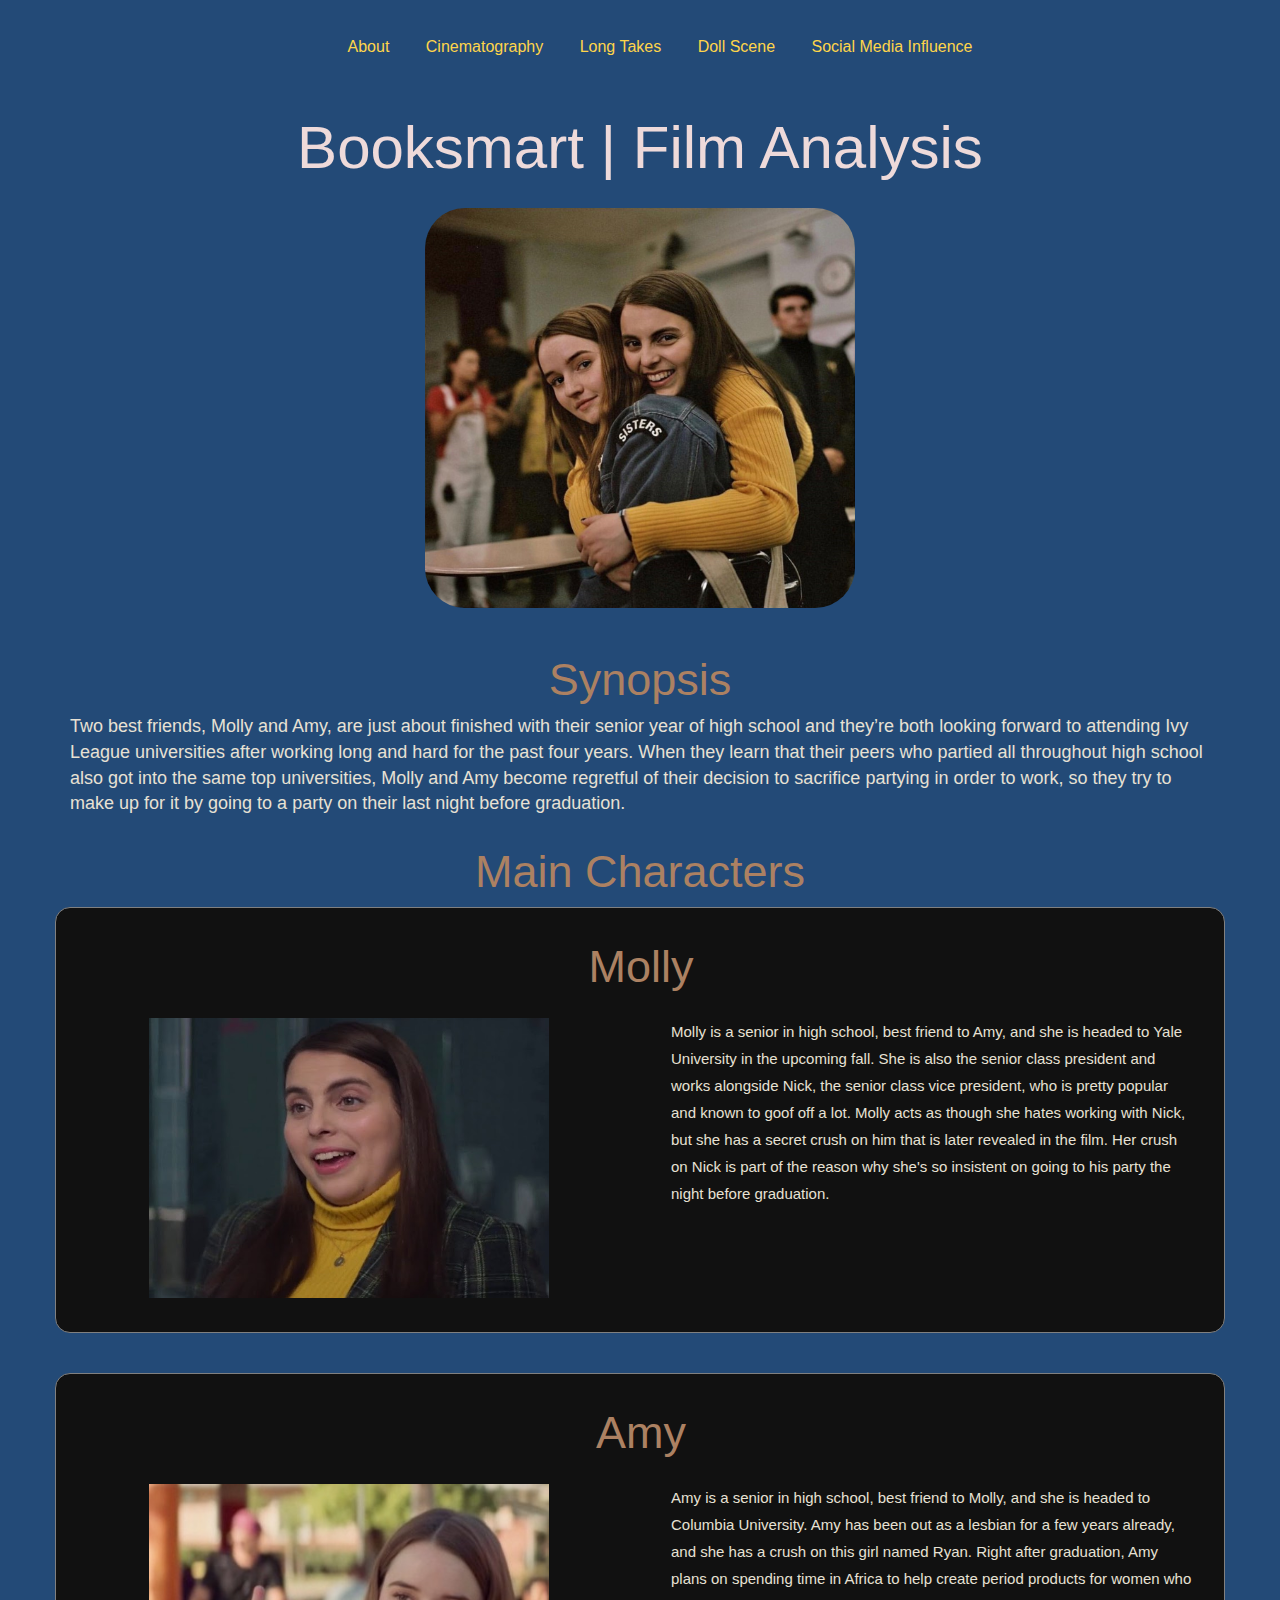
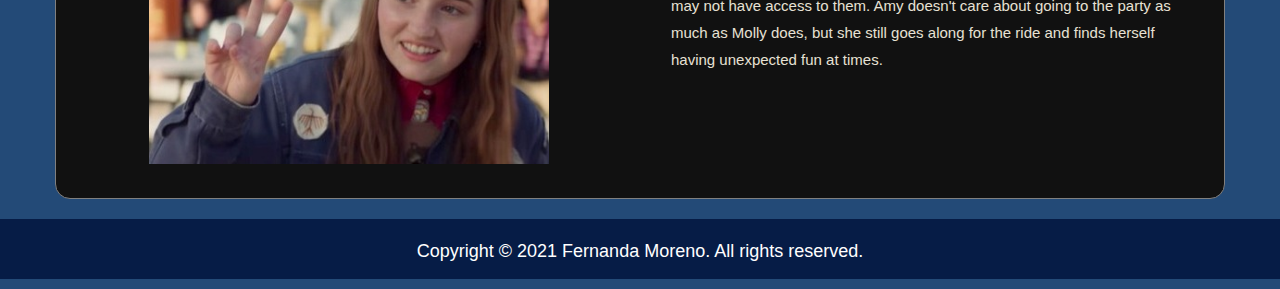
==== index.html @ cfdec012 "first commit" ====
<!DOCTYPE html>
<html lang="en">

<head>
    <title>Booksmart</title>
    <link rel="stylesheet" href="https://cdnjs.cloudflare.com/ajax/libs/twitter-bootstrap/3.3.7/css/bootstrap.min.css">
    <link rel="stylesheet" type="text/css" href="style.css">
    <link rel="shortcut icon" type="image/x-icon" href="images/favicon.png">
    <meta charset="UTF-8">
    <meta name="keywords" content="Booksmart, Film Analysis">
    <meta name="viewport" content="width=device-width, initial-scale=1">
    <meta name="description" content="An Analysis of Booksmart">
    <meta property="og:title" content="Booksmart">
    <meta property="og:description" content="An Analysis of Booksmart">
    <meta property="og:image" content="images/favicon.png">
    <meta name="twitter:title" content="Booksmart">
    <meta name="twitter:description" content="An Analysis of Booksmart">
    <meta name="twitter:image" content="images/favicon.png">
    <meta name="twitter:card" content="summary_large_image">

    <script src="https://cdnjs.cloudflare.com/ajax/libs/jquery/2.1.3/jquery.min.js"></script>
    <script src="https://cdnjs.cloudflare.com/ajax/libs/twitter-bootstrap/3.3.7/js/bootstrap.min.js"></script>
</head>

<body>
    <!-- Navigation -->
    <nav class="navbar navbar-inverse navbar-static-top" role="navigation">
        <div class="container">
            <div class="navbar-header">
                <button type="button" class="navbar-toggle collapsed" data-toggle="collapse"
                    data-target="#bs-example-navbar-collapse-1">
                    <span class="sr-only">Toggle navigation</span>
                    <span class="icon-bar"></span>
                    <span class="icon-bar"></span>
                    <span class="icon-bar"></span>
                </button>
            </div>

            <div class="collapse navbar-collapse" id="bs-example-navbar-collapse-1">

                <div class="nav" id="navbar">
                    <ul>
                        <li>
                            <a href="index.html" class="nav-link">About</a>
                        </li>
                        <li>
                            <a href="cine.html" class="nav-link">Cinematography</a>
                        </li>
                        <li>
                            <a href="long-takes.html" class="nav-link">Long Takes</a>
                        </li>
                        <li>
                            <a href="doll.html" class="nav-link">Doll Scene</a>
                        </li>
                        <li>
                            <a href="social-media.html" class="nav-link">Social Media Influence</a>
                        </li>
                    </ul>
                </div>
            </div>
        </div>
    </nav>

    <h1>Booksmart | Film Analysis</h1>
    <img src="images/booksmart.jpg" alt="Her movie poster" class="main-pic" hspace="30" width="500" height="500">
    <div class="container">
        <h2>Synopsis</h2>
        <p>Two best friends, Molly and Amy, are just about finished with their senior year of high school and they’re
            both
            looking forward to attending Ivy League universities after working long and hard for the past four years.
            When
            they learn that their peers who partied all throughout high school also got into the same top universities,
            Molly and Amy become regretful of their decision to sacrifice partying in order to work, so they try to make
            up
            for it by going to a party on their last night before graduation. </p>
    </div>
    <h2>Main Characters</h2>
    <div class="container"
        style="background-color: #111111; border: 1px solid grey; border-radius: 15px; padding: 1em 0;">
        <div class="container">
            <h2>Molly</h2>
            <div class="row">
                <div class="col-md-6" id="project-description">
                    <img class="myImg" alt="The Mernu home page mockup" src="images/molly-2.jpg" width="400" height="280"
                        hspace="30"><br></br>
                </div>
                <div class="col-md-6" id="project-description">
                    <p>
                        Molly is a senior in high school, best friend to Amy, and she is headed to Yale University in
                        the upcoming fall. She is also the senior class president and works alongside Nick, the senior
                        class vice president, who is pretty popular and known to goof off a lot. Molly acts as though
                        she hates working with Nick, but she has a secret crush on him that is later revealed in the
                        film. Her crush on Nick is part of the reason why she's so insistent on going to his party the
                        night before graduation.
                    </p>
                </div>
            </div>
        </div>
    </div>
    <br></br>
    <div class="container"
        style="background-color: #111111; border: 1px solid grey; border-radius: 15px; padding: 1em 0;">
        <div class="container">
            <h2>Amy</h2>
            <div class="row">
                <div class="col-md-6" id="project-description">
                    <img class="myImg" alt="The Mernu home page mockup" src="images/amy.jpg" width="400" height="280"
                        hspace="30"><br></br>
                </div>
                <div class="col-md-6" id="project-description">
                    <p>
                        Amy is a senior in high school, best friend to Molly, and she is headed to Columbia University.
                        Amy has been out as a lesbian for a few years already, and she has a crush
                        on this girl named Ryan. Right after graduation, Amy plans on spending time in Africa to help
                        create period products for women who may not have access to them. Amy doesn't care about going
                        to the party as much as Molly does, but she still goes along for the ride and finds herself
                        having unexpected fun at times.
                    </p>
                </div>
            </div>
        </div>
    </div>
    </br>
    <p class="container-fluid footer">Copyright © 2021 Fernanda Moreno. All rights reserved.</p>

</body>

</html>
---- style.css ----
body {
    background-color: rgb(35, 74, 119);
    text-align: center;
    color: rgb(231, 225, 212);
}

.nav-link {
    color: rgb(255, 213, 74);
    text-decoration: none;
}

.nav-link:hover {
    color: white;
    text-decoration: none;
}

.navbar, .navbar-inverse {
	border-radius: 0;
	border: none;
	margin-bottom: 0;
    min-height: 80px;
    background-color: transparent;
}

@media only screen and (max-width: 767px){
  .navbar, .navbar-inverse {
    background-color: transparent;
  }
}

.nav li {
	display: inline;
}

.navbar-inverse .navbar-nav > li > a {
	color: #ffffff;
	/* font-family: Lato; */
	font-size: 1.7vh;
	font-weight: 300;
}

.navbar-inverse .navbar-nav li a:hover {
	background-color: #444444;
	transition: 0.7s all linear;
    height: 100%;
    text-decoration: none;
}

#navbar > ul {
    display: block;
    margin: 4vh auto;
    /* padding-bottom: 3vh; */
    list-style: none;
    /* width: 100%; */
    text-align: center;
    /* position: absolute; */
    font-size: 16px;
    text-decoration: none;
    float: center;
}

@media only screen and (min-width: 1600px){
  #navbar > ul {
      float: center;
      width: 100%;
  }
}

@media only screen and (max-width: 1024px){
  #navbar > ul {
      padding-bottom: 3vh;
  }
}

@media only screen and (max-width: 767px){
  #navbar > ul {
    display: flex;
    flex-direction: column;
    margin-bottom: 2vh;
    line-height: 5vh;
    font-size: 2.2vh;
    padding: 0;
  }
}

#navbar > ul > li {
    margin: 0 1em;
}

h1 {
    text-align: center;
    font-size: 60px;
    color: rgb(238, 218, 218);
}

h2 {
  text-align: center;
  font-size: 45px;
  /* color: rgb(211, 198, 188); */
  color: rgb(172, 129, 98);

}

p {
  /* margin: 1em 4em; */
  text-align: left;
  font-size: 18px;
}

.main-pic {
    display: flex;
    justify-content: center;
    align-content: center;
    width: 430px;
    height: 400px;
    border-radius: 40px;
    margin: 3vh auto;
}

.supporting-pic {
  display: flex;
  justify-content: center;
  align-content: center;
  width: 400px;
  height: 300px;
  margin: 3vh auto;
}

@media only screen and (max-width: 60em) {
    .main-pic {
      width: 300px !important;
      height: 300px !important;
      margin: auto;
      padding: 1em;
    }

    .supporting-pic {
      width: 300px !important;
      height: 250px !important;
      margin: auto;
      padding: 1em;
    }

    .footer {
        font-size: 13px;
    }

}

#project-description > p {
  margin-right: 1em;
  margin-left: 1em;
  text-align: left;
  font-size: 15px;
  line-height: 180%;
  max-width: 100%;
}

#project-description {
  margin-top: 1.2em;
}

@media only screen and (max-width: 60em) {
  .container {
    margin-left: 10px;
    margin-right: 10px;
  }
  #project-description p {
    font-size: 15px;
    margin: auto;
    margin-left: 10px;
    margin-right: 10px;
    margin-bottom: 20px;
    float: right;
    margin-top: 30px;
    text-align: left;
    max-width: 100%;
  }

  #project-description img {
    max-width: 100%;
  }

  #project-description > img {
    max-width: 100%;
    margin: 0;
  }

  .video {
    width: 20em;
  }
}

.footer {
    position: relative;
    left: 0;
    bottom: 0;
    width: 100%;
    height: 60px;
    background-color: rgb(6, 28, 70);
    color: white;
    text-align: center;
    padding: 20px;
 }
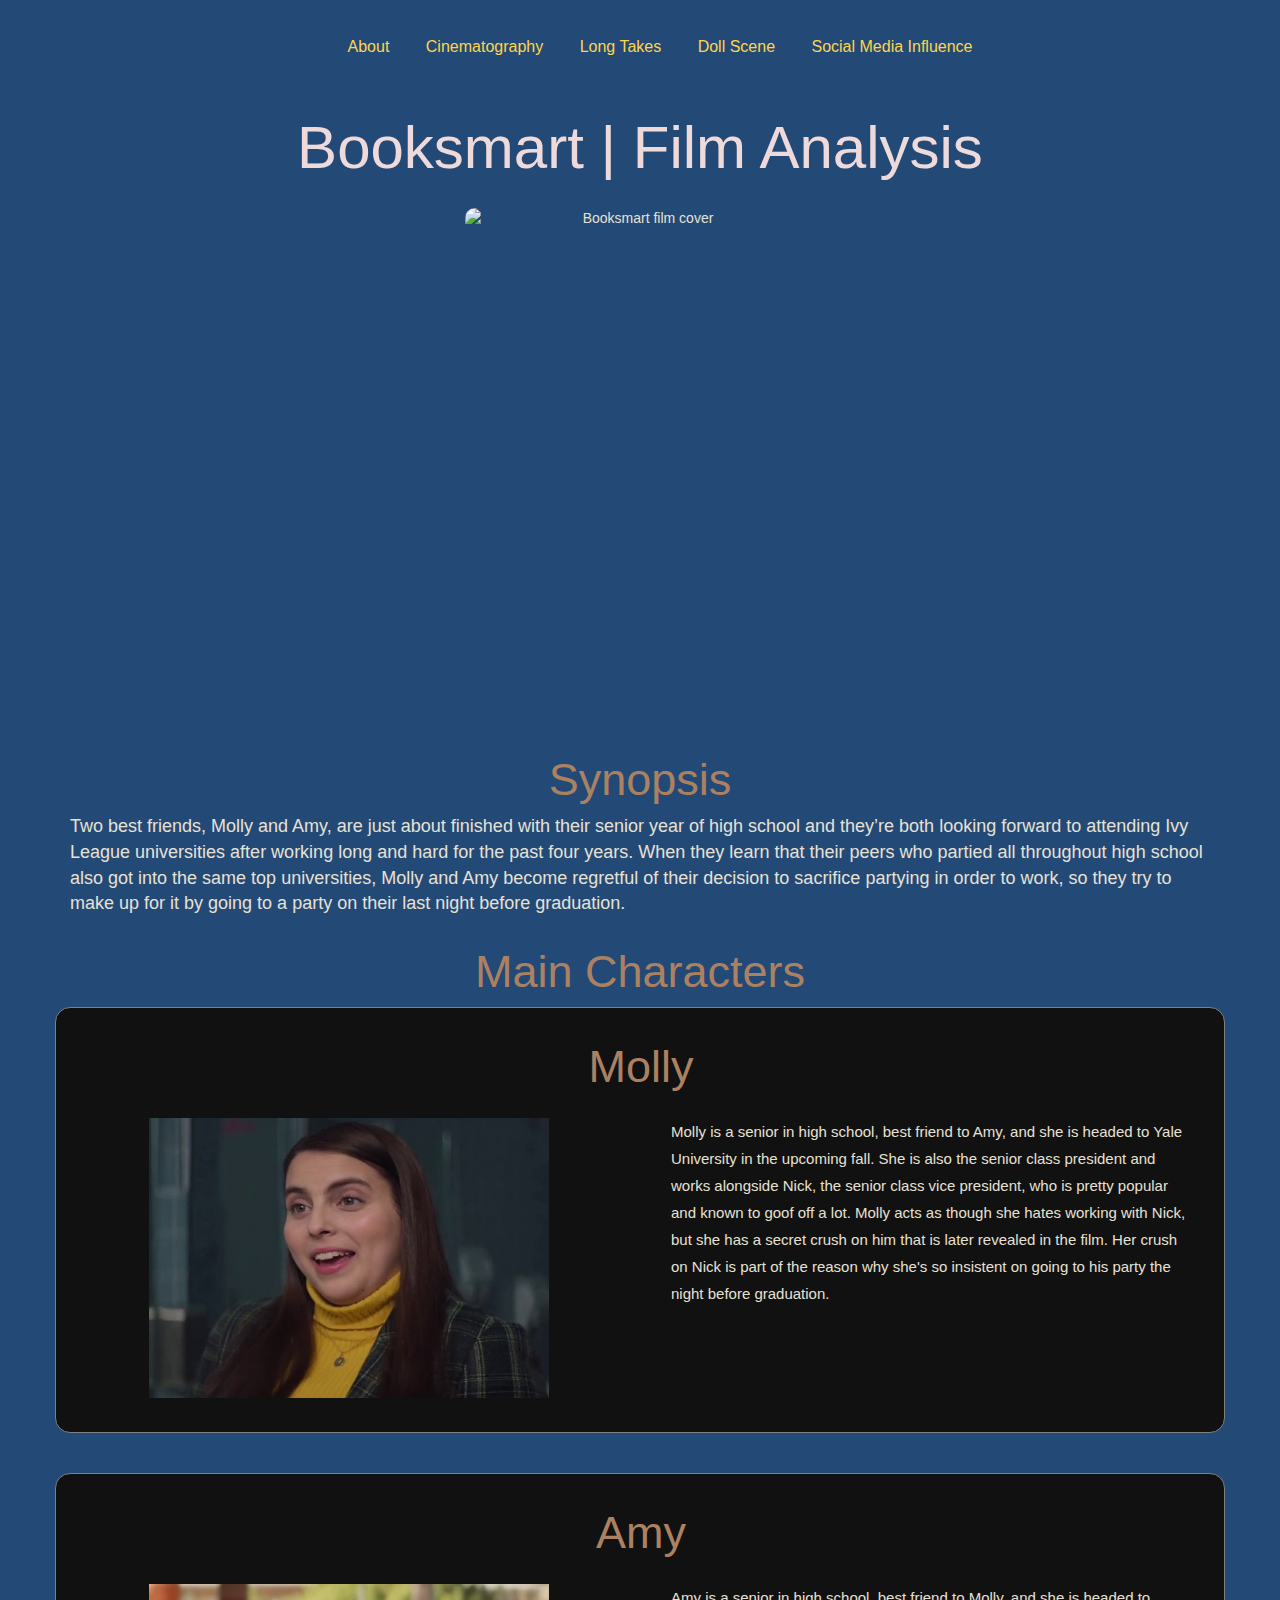
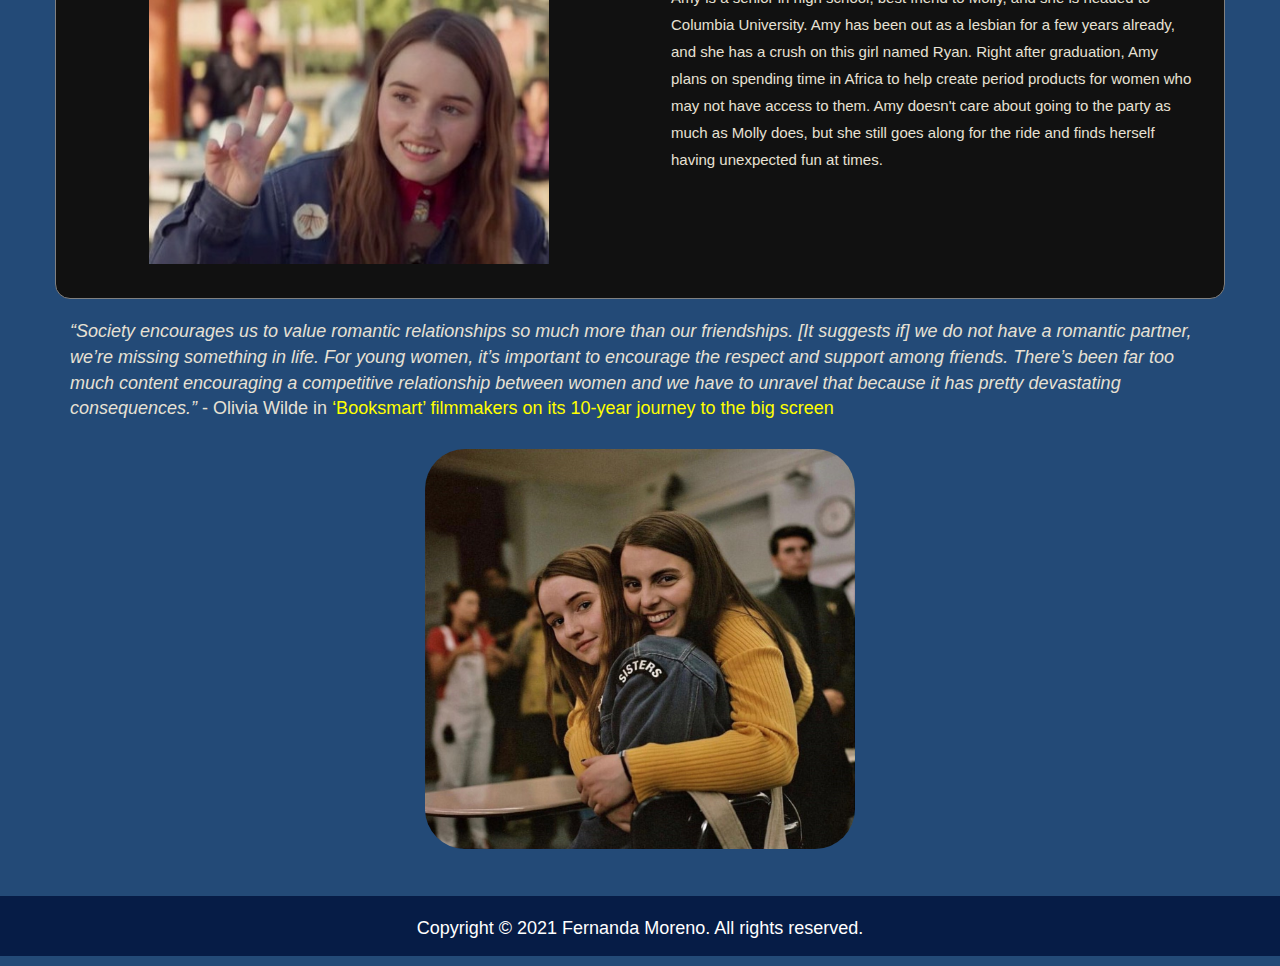
==== commit d712af25: "add content to cinematography page" ====
--- a/index.html
+++ b/index.html
@@ -62,7 +62,8 @@
     </nav>
 
     <h1>Booksmart | Film Analysis</h1>
-    <img src="images/booksmart.jpg" alt="Her movie poster" class="main-pic" hspace="30" width="500" height="500">
+    <img src="images/filmcover.jpg" alt="Booksmart film cover" class="main-pic" hspace="30" width="300" height="500">
+
     <div class="container">
         <h2>Synopsis</h2>
         <p>Two best friends, Molly and Amy, are just about finished with their senior year of high school and they’re
@@ -81,7 +82,7 @@
             <h2>Molly</h2>
             <div class="row">
                 <div class="col-md-6" id="project-description">
-                    <img class="myImg" alt="The Mernu home page mockup" src="images/molly-2.jpg" width="400" height="280"
+                    <img class="profile" alt="Molly profile pic" src="images/molly-2.jpg" width="400" height="280"
                         hspace="30"><br></br>
                 </div>
                 <div class="col-md-6" id="project-description">
@@ -104,7 +105,7 @@
             <h2>Amy</h2>
             <div class="row">
                 <div class="col-md-6" id="project-description">
-                    <img class="myImg" alt="The Mernu home page mockup" src="images/amy.jpg" width="400" height="280"
+                    <img class="profile" alt="Amy profile pic" src="images/amy.jpg" width="400" height="280"
                         hspace="30"><br></br>
                 </div>
                 <div class="col-md-6" id="project-description">
@@ -120,6 +121,20 @@
             </div>
         </div>
     </div>
+</br>
+    <div class="container">
+        <p><i>“Society encourages us to value romantic relationships so much more than our friendships. [It suggests if]
+                we
+                do not have a romantic partner, we’re missing something in life. For young women, it’s important to
+                encourage the respect and support among friends. There’s been far too much content encouraging a
+                competitive
+                relationship between women and we have to unravel that because it has pretty devastating
+                consequences.”</i> - Olivia Wilde in 
+                <a href="https://www.screendaily.com/features/booksmart-filmmakers-on-its-10-year-journey-to-the-big-screen/5145965.article" target="_blank" style="color:yellow; text-decoration: none;">‘Booksmart’ filmmakers on its 10-year journey to the big screen</a>
+        </p>
+        <img src="images/booksmart.jpg" alt="Molly and Amy" class="cine-pic" hspace="30" width="300" height="300">
+
+    </div>
     </br>
     <p class="container-fluid footer">Copyright © 2021 Fernanda Moreno. All rights reserved.</p>
 
--- a/style.css
+++ b/style.css
@@ -107,7 +107,17 @@
   font-size: 18px;
 }
 
-.main-pic {
+.main-pic{
+  display: flex;
+  justify-content: center;
+  align-content: center;
+  width: 350px;
+  height: 500px;
+  margin: 3vh auto;
+  border-radius: 10px;
+}
+
+.cine-pic {
     display: flex;
     justify-content: center;
     align-content: center;
@@ -126,17 +136,49 @@
   margin: 3vh auto;
 }
 
+.palette {
+  margin-bottom: 1em;
+}
+
 @media only screen and (max-width: 60em) {
-    .main-pic {
+    h1 {
+      font-size: 40px;
+    }
+    h2 {
+      font-size: 34px;
+    }
+    .profile {
+      height: 200px;
+    }
+    .cine-pic {
       width: 300px !important;
       height: 300px !important;
       margin: auto;
       padding: 1em;
     }
 
+    .main-pic{
+      width: 250px;
+      height: 400px;
+    }
+
     .supporting-pic {
       width: 300px !important;
       height: 250px !important;
+      margin: auto;
+      padding: 1em;
+    }
+
+    .palette {
+      width: 300px !important;
+      height: 200px !important;
+      margin: auto;
+      padding: 1em;
+    }
+
+    .cine-supporting-pic {
+      width: 300px !important;
+      height: 200px !important;
       margin: auto;
       padding: 1em;
     }
@@ -187,7 +229,30 @@
   }
 
   .video {
+    width: 22em;
+  }
+  .car {
     width: 20em;
+    height: 10em;
+    margin: auto;
+  }
+
+  .dolls {
+    width: 20em;
+    height: 12em;
+    margin: auto;
+  }
+  .dolls-tall {
+    width: 20em;
+    height: 30em;
+    margin: auto;
+  }
+
+  .social {
+    margin: auto;
+    margin-bottom: 1em;
+    width: 300px;
+    height: 150px;
   }
 }
 
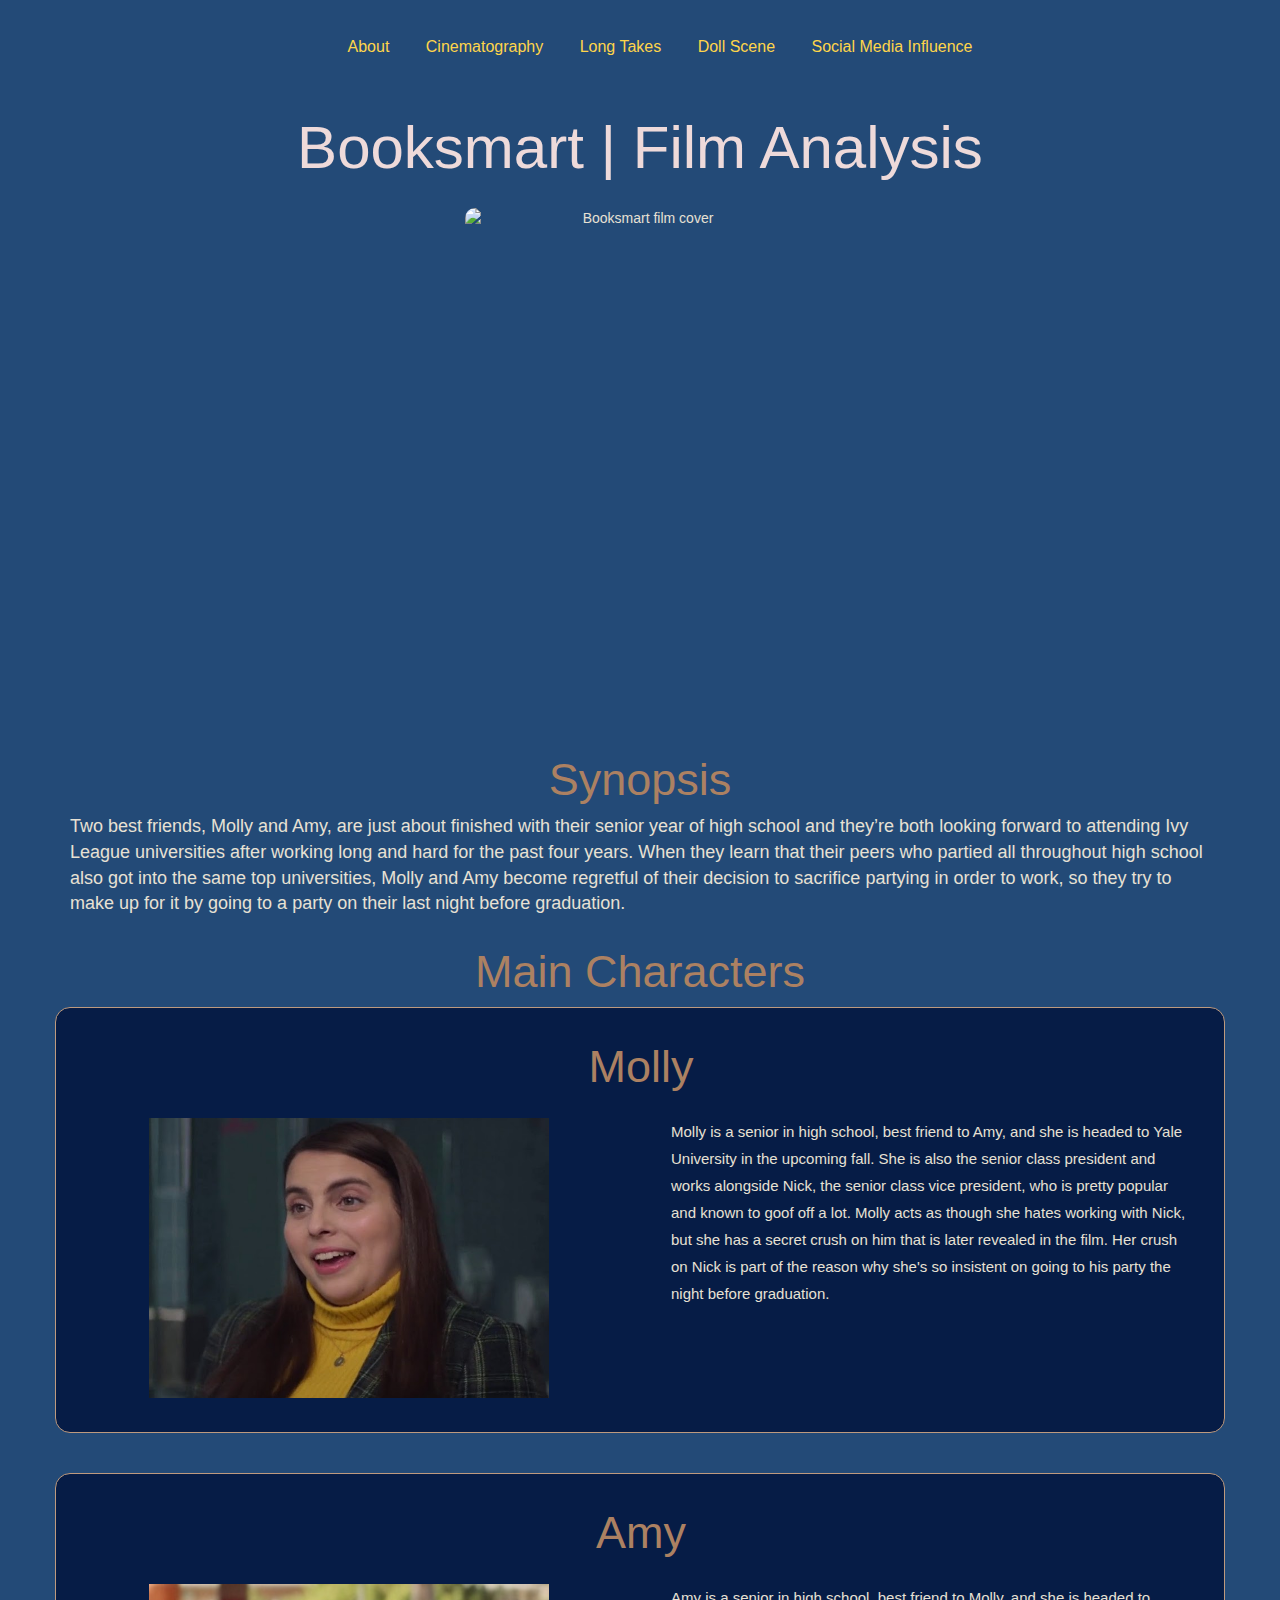
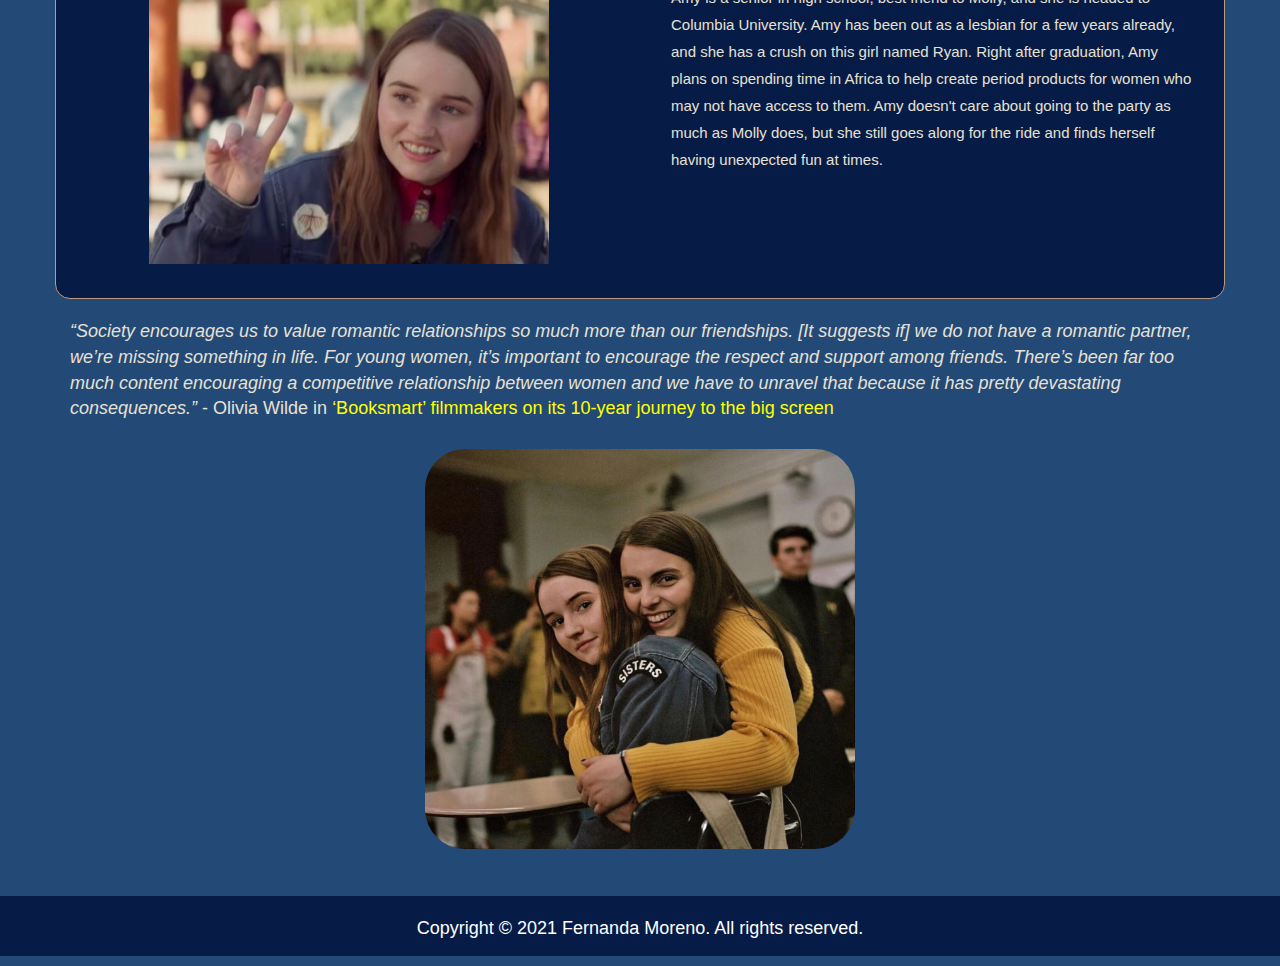
==== commit f0bdfd9d: "final touches in wording, images, and style" ====
--- a/index.html
+++ b/index.html
@@ -77,7 +77,7 @@
     </div>
     <h2>Main Characters</h2>
     <div class="container"
-        style="background-color: #111111; border: 1px solid grey; border-radius: 15px; padding: 1em 0;">
+        style="background-color: rgb(6, 28, 70); border: 1px solid rgb(190, 154, 126); border-radius: 15px; padding: 1em 0;">
         <div class="container">
             <h2>Molly</h2>
             <div class="row">
@@ -100,7 +100,7 @@
     </div>
     <br></br>
     <div class="container"
-        style="background-color: #111111; border: 1px solid grey; border-radius: 15px; padding: 1em 0;">
+        style="background-color: rgb(6, 28, 70); border: 1px solid rgb(190, 154, 126); border-radius: 15px; padding: 1em 0;">
         <div class="container">
             <h2>Amy</h2>
             <div class="row">
--- a/style.css
+++ b/style.css
@@ -202,6 +202,10 @@
   margin-top: 1.2em;
 }
 
+.social  {
+  margin-bottom: 2em;
+}
+
 @media only screen and (max-width: 60em) {
   .container {
     margin-left: 10px;
@@ -230,6 +234,10 @@
 
   .video {
     width: 22em;
+  }
+  .pool {
+    width: 18em;
+    padding: 2em;
   }
   .car {
     width: 20em;
